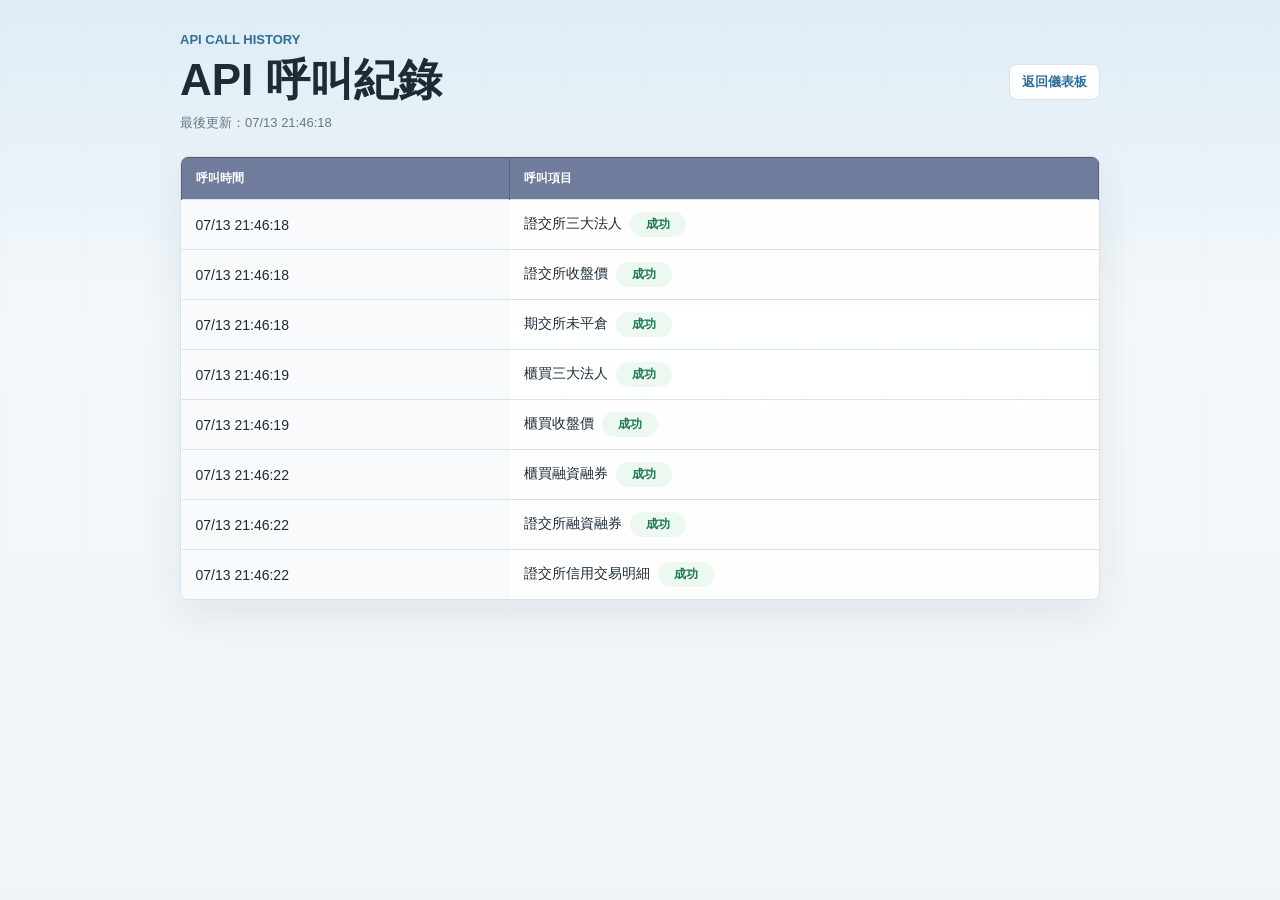
==== api-status.html @ 7804877d "feat: show API call history table" ====
<!doctype html>
<html lang="zh-Hant">
  <head>
    <meta charset="utf-8">
    <meta name="viewport" content="width=device-width, initial-scale=1">
    <title>API 呼叫紀錄</title>
    <link rel="stylesheet" href="assets/styles.css">
  </head>
  <body>
    <main class="dashboard api-dashboard">
      <header class="topbar api-topbar">
        <div>
          <p class="eyebrow">API CALL HISTORY</p>
          <h1>API 呼叫紀錄</h1>
          <p id="apiLogUpdatedAt" class="muted api-log-updated">最後更新：--</p>
        </div>
        <a class="action-link secondary" href="index.html">返回儀表板</a>
      </header>

      <section class="panel full">
        <div class="table-wrap">
          <table class="data-table api-log-table">
            <thead>
              <tr>
                <th>呼叫時間</th>
                <th>呼叫項目</th>
              </tr>
            </thead>
            <tbody id="apiLogRows">
              <tr class="empty-row"><td colspan="2">載入中</td></tr>
            </tbody>
          </table>
        </div>
      </section>
    </main>

    <script src="assets/api-status.js"></script>
  </body>
</html>
---- assets/styles.css ----
:root {
  --bg: #eef4f8;
  --surface: #ffffff;
  --surface-soft: #f7fafc;
  --line: #d7e2ea;
  --text: #1d2b36;
  --muted: #667886;
  --blue: #2e6f9e;
  --blue-soft: #dbeaf4;
  --green: #167a54;
  --red: #b94747;
  --shadow: 0 16px 40px rgba(29, 43, 54, 0.08);
}

* {
  box-sizing: border-box;
}

body {
  margin: 0;
  min-height: 100vh;
  color: var(--text);
  background:
    linear-gradient(180deg, rgba(219, 234, 244, 0.9), rgba(238, 244, 248, 0.65) 36%, var(--bg)),
    repeating-linear-gradient(90deg, rgba(46, 111, 158, 0.05) 0 1px, transparent 1px 80px);
  font-family: "Noto Sans TC", "Microsoft JhengHei", sans-serif;
}

.dashboard {
  width: min(1180px, calc(100% - 32px));
  margin: 0 auto;
  padding: 32px 0 48px;
}

.topbar {
  display: flex;
  align-items: flex-end;
  justify-content: space-between;
  gap: 24px;
  margin-bottom: 24px;
}

.eyebrow {
  margin: 0 0 8px;
  color: var(--blue);
  font-size: 13px;
  font-weight: 700;
  letter-spacing: 0;
  text-transform: uppercase;
}

h1,
h2 {
  margin: 0;
  letter-spacing: 0;
}

h1 {
  font-size: clamp(28px, 4vw, 44px);
  line-height: 1.12;
}

h2 {
  font-size: 18px;
}

.status-panel {
  display: flex;
  align-items: center;
  justify-content: flex-end;
  gap: 10px;
  flex-wrap: wrap;
}

.status-pill {
  display: inline-flex;
  align-items: center;
  min-height: 32px;
  padding: 6px 12px;
  border: 1px solid var(--line);
  border-radius: 999px;
  background: var(--surface);
  color: var(--blue);
  font-size: 13px;
  font-weight: 700;
}

.data-version {
  display: inline-flex;
  align-items: center;
  min-height: 28px;
  padding: 5px 10px;
  border: 1px solid #cbd9e4;
  border-radius: 999px;
  background: #edf4f8;
  color: #496b82;
  font-size: 12px;
  font-weight: 700;
}

.data-version[data-stage="complete"] {
  border-color: #a9d4bd;
  background: #edf8f1;
  color: var(--green);
}

.data-version[data-stage="preliminary"] {
  border-color: #e6cf90;
  background: #fff8df;
  color: #806424;
}

.data-version[data-stage="credit"],
.data-version[data-stage="partial"] {
  border-color: #e6cf90;
  background: #fff8df;
  color: #806424;
}

.data-version[data-stage="waiting"] {
  border-color: #d9c4c4;
  background: #fbefef;
  color: var(--red);
}

.action-link {
  display: inline-flex;
  align-items: center;
  min-height: 36px;
  padding: 7px 12px;
  border: 1px solid var(--blue);
  border-radius: 8px;
  background: var(--blue);
  color: #ffffff;
  font-size: 13px;
  font-weight: 700;
  text-decoration: none;
}

.action-link:hover {
  background: #245b82;
}

.action-link.secondary {
  border-color: var(--line);
  background: var(--surface);
  color: var(--blue);
}

.icon-button {
  width: 36px;
  height: 36px;
  border: 1px solid var(--line);
  border-radius: 8px;
  background: var(--surface);
  color: var(--blue);
  cursor: pointer;
  font-size: 18px;
  line-height: 1;
}

.icon-button:hover {
  background: var(--blue-soft);
}

.summary-grid,
.content-grid {
  display: grid;
  gap: 16px;
}

.summary-grid {
  grid-template-columns: 1.4fr repeat(3, 1fr);
  margin-bottom: 16px;
}

.summary-grid.three {
  grid-template-columns: repeat(3, 1fr);
}

.content-grid {
  grid-template-columns: 1fr 1fr;
}

.metric-card,
.panel {
  border: 1px solid var(--line);
  border-radius: 8px;
  background: rgba(255, 255, 255, 0.94);
  box-shadow: var(--shadow);
}

.metric-card {
  min-height: 132px;
  padding: 18px;
}

.metric-card.strong {
  background: linear-gradient(135deg, #ffffff 0%, #e7f1f8 100%);
}

.metric-label,
.muted {
  color: var(--muted);
  font-size: 13px;
}

.metric-card strong {
  display: block;
  margin-top: 10px;
  font-size: 24px;
  line-height: 1.2;
}

.metric-row {
  display: flex;
  align-items: baseline;
  gap: 12px;
  flex-wrap: wrap;
  margin-top: 8px;
}

.metric-value {
  font-size: 34px;
  font-weight: 800;
}

.metric-change {
  font-size: 15px;
  font-weight: 800;
}

.positive {
  color: var(--red);
}

.negative {
  color: var(--green);
}

.neutral {
  color: var(--muted);
}

.panel {
  min-width: 0;
  overflow: hidden;
}

.panel.full {
  grid-column: 1 / -1;
}

.notice {
  margin-bottom: 16px;
  padding: 12px 14px;
  border: 1px solid #e4cf8a;
  border-radius: 8px;
  background: #fff8df;
  color: #6b5924;
  font-size: 13px;
  line-height: 1.55;
}

.panel-header {
  display: flex;
  align-items: center;
  justify-content: space-between;
  gap: 16px;
  padding: 18px 18px 12px;
}

.update-time {
  text-align: right;
}

.api-dashboard {
  max-width: 920px;
}

.api-topbar {
  align-items: center;
}

.api-log-updated {
  margin: 10px 0 0;
}

.api-log-table {
  min-width: 0;
}

.api-log-table th:nth-child(2),
.api-log-table td:nth-child(2) {
  text-align: left;
}

.api-call-name {
  display: inline-block;
  margin-right: 8px;
}

.api-state {
  display: inline-flex;
  min-width: 56px;
  justify-content: center;
  padding: 4px 8px;
  border-radius: 999px;
  font-size: 12px;
  font-weight: 700;
  vertical-align: middle;
}

.api-state.success {
  background: #edf8f1;
  color: var(--green);
}

.api-state.waiting {
  background: #fff8df;
  color: #806424;
}

.api-state.failed {
  background: #fbefef;
  color: var(--red);
}

.table-wrap {
  overflow-x: auto;
}

table {
  width: 100%;
  border-collapse: collapse;
  font-size: 14px;
}

.data-table {
  min-width: 520px;
}

.credit-table {
  min-width: 620px;
}

.institution-history-table {
  min-width: 1120px;
}

.futures-table {
  min-width: 0;
}

.futures-table th:last-child,
.futures-table td:last-child {
  text-align: right;
}

.metric-unit {
  margin-left: 5px;
  color: var(--muted);
  font-size: 12px;
  font-weight: 700;
}

th,
td {
  padding: 12px 14px;
  border-top: 1px solid var(--line);
  text-align: right;
  white-space: nowrap;
}

th:first-child,
td:first-child,
th:nth-child(2),
td:nth-child(2) {
  text-align: left;
}

th {
  background: #6f7c9b;
  color: #ffffff;
  border-top-color: #4f5d7a;
  border-left: 1px solid #566582;
  border-right: 1px solid #566582;
}

.data-table thead tr:nth-child(2) th {
  background: #7d89a6;
}

.data-table td:first-child,
.data-table th:first-child {
  position: sticky;
  left: 0;
  z-index: 1;
  background: #f8fafc;
  color: var(--text);
}

.data-table th:first-child {
  z-index: 2;
  background: #6f7c9b;
  color: #ffffff;
}

.data-table thead th {
  color: var(--muted);
  font-size: 12px;
  font-weight: 700;
}

.data-table thead th {
  color: #ffffff;
}

td {
  font-variant-numeric: tabular-nums;
}

.empty-row td {
  color: var(--muted);
  text-align: left;
}

@media (max-width: 900px) {
  .topbar {
    align-items: flex-start;
    flex-direction: column;
  }

  .status-panel {
    justify-content: flex-start;
  }

  .summary-grid,
  .content-grid {
    grid-template-columns: 1fr;
  }

  .summary-grid.three {
    grid-template-columns: 1fr;
  }

  .metric-card {
    min-height: auto;
  }
}

@media (max-width: 560px) {
  .dashboard {
    width: 100%;
    padding: 12px 10px 28px;
  }

  .topbar {
    gap: 12px;
    margin-bottom: 12px;
  }

  .eyebrow {
    margin-bottom: 4px;
    font-size: 11px;
  }

  h1 {
    font-size: 22px;
  }

  .panel-header {
    align-items: flex-start;
    flex-direction: column;
    padding: 12px 12px 8px;
  }

  .update-time {
    text-align: left;
  }

  h2 {
    font-size: 16px;
  }

  .summary-grid {
    gap: 8px;
    margin-bottom: 10px;
  }

  .metric-card {
    padding: 12px;
  }

  .metric-card strong {
    margin-top: 6px;
    font-size: 22px;
  }

  .notice {
    margin-bottom: 10px;
    padding: 10px 12px;
  }

  .table-wrap {
    border-top: 1px solid var(--line);
    -webkit-overflow-scrolling: touch;
  }

  th,
  td {
    padding: 9px 10px;
    font-size: 13px;
  }

  .content-grid {
    gap: 10px;
  }
}
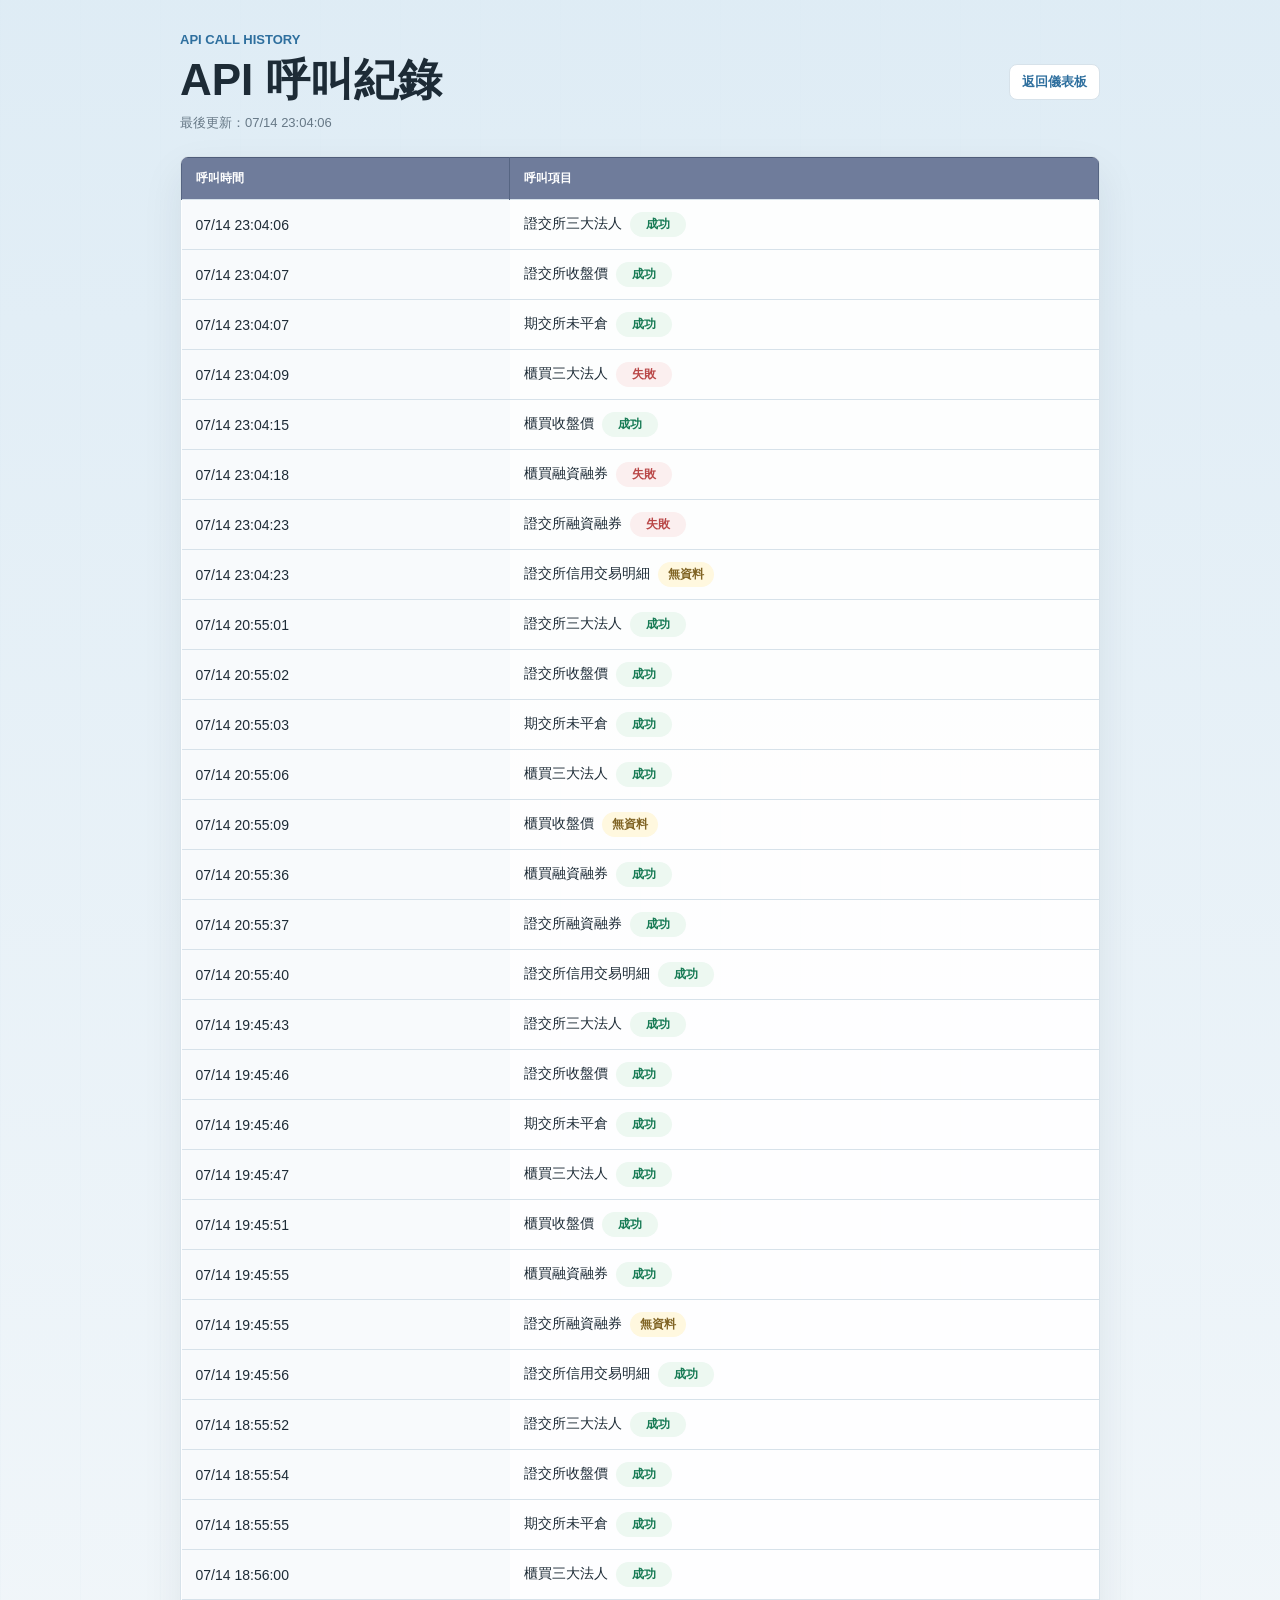
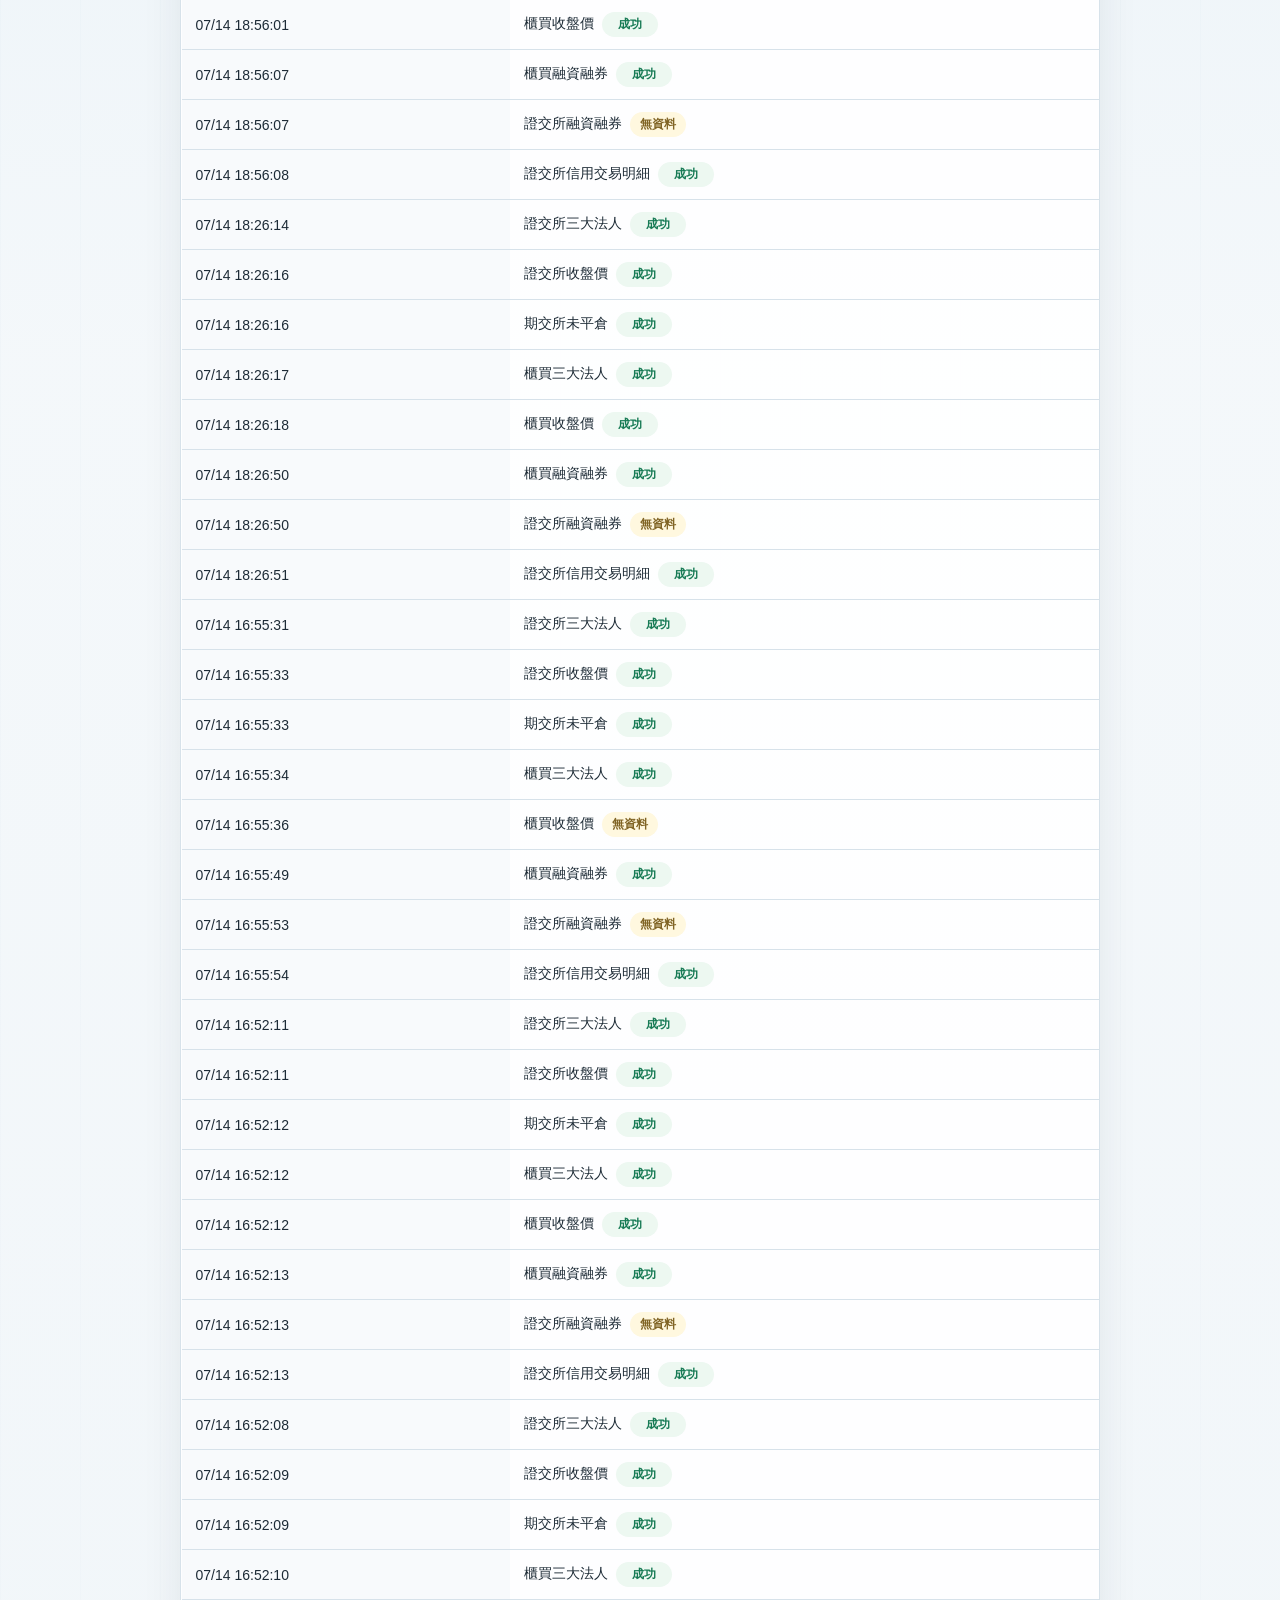
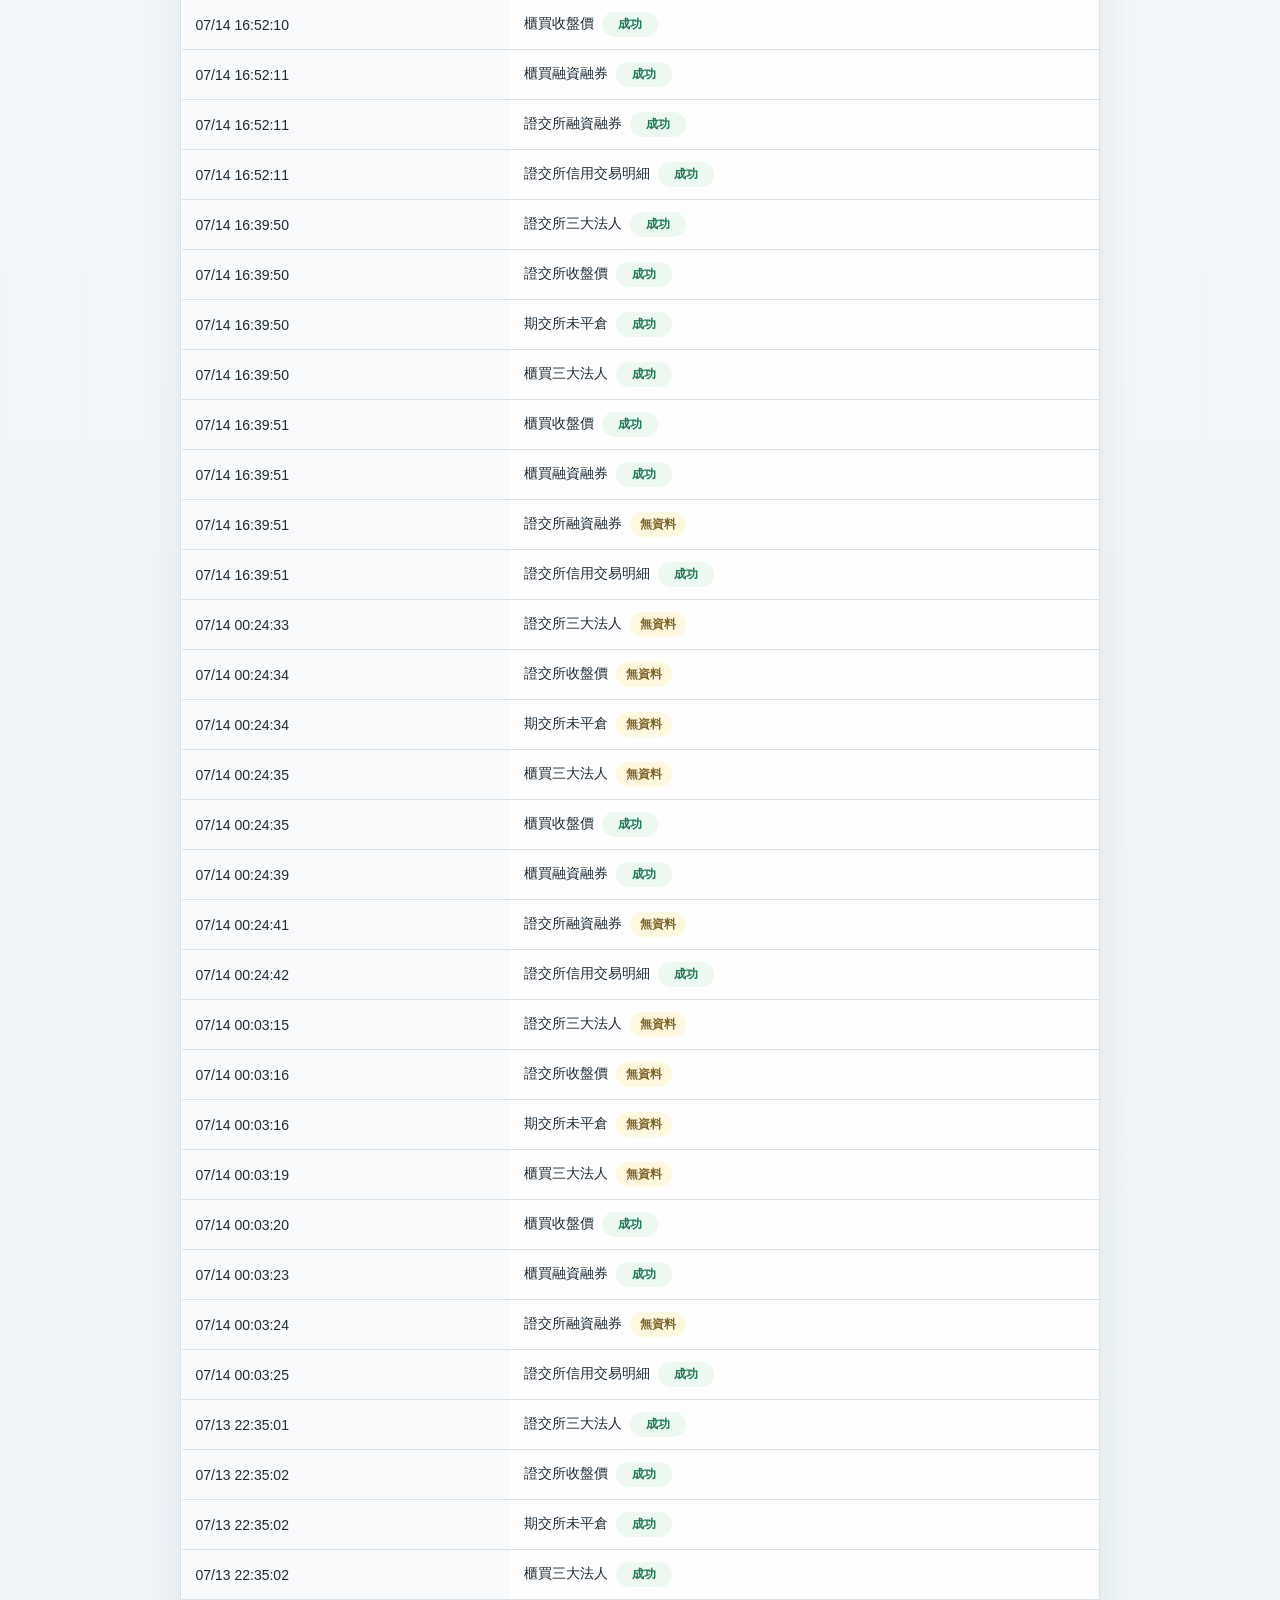
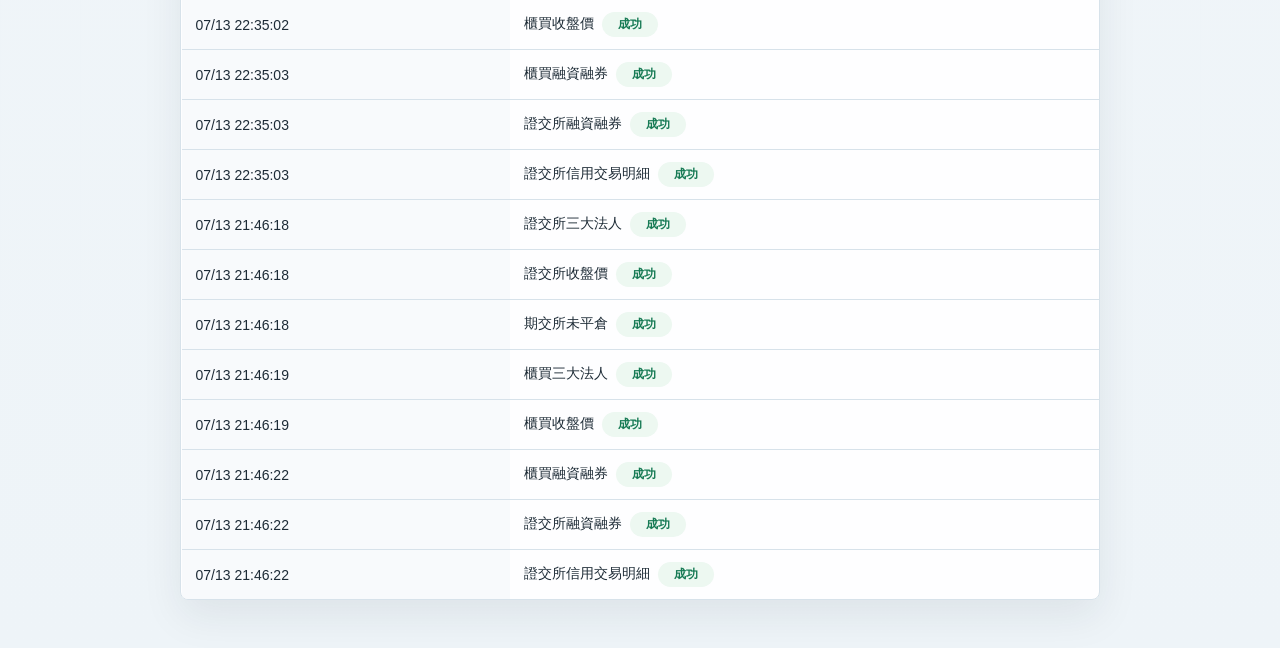
==== commit e27e384c: "fix: bust stale dashboard assets" ====
--- a/api-status.html
+++ b/api-status.html
@@ -34,6 +34,6 @@
       </section>
     </main>
 
-    <script src="assets/api-status.js"></script>
+    <script src="assets/api-status.js?v=20260714-cache"></script>
   </body>
 </html>
--- a/assets/styles.css
+++ b/assets/styles.css
@@ -178,6 +178,14 @@
   grid-template-columns: repeat(3, 1fr);
 }
 
+.summary-grid.four {
+  grid-template-columns: repeat(4, 1fr);
+}
+
+.index-card {
+  background: linear-gradient(145deg, #ffffff 0%, #edf5fa 100%);
+}
+
 .content-grid {
   grid-template-columns: 1fr 1fr;
 }
@@ -444,6 +452,10 @@
     grid-template-columns: 1fr;
   }
 
+  .summary-grid.four {
+    grid-template-columns: repeat(2, 1fr);
+  }
+
   .metric-card {
     min-height: auto;
   }
@@ -492,6 +504,10 @@
     padding: 12px;
   }
 
+  .summary-grid.four {
+    grid-template-columns: 1fr;
+  }
+
   .metric-card strong {
     margin-top: 6px;
     font-size: 22px;
